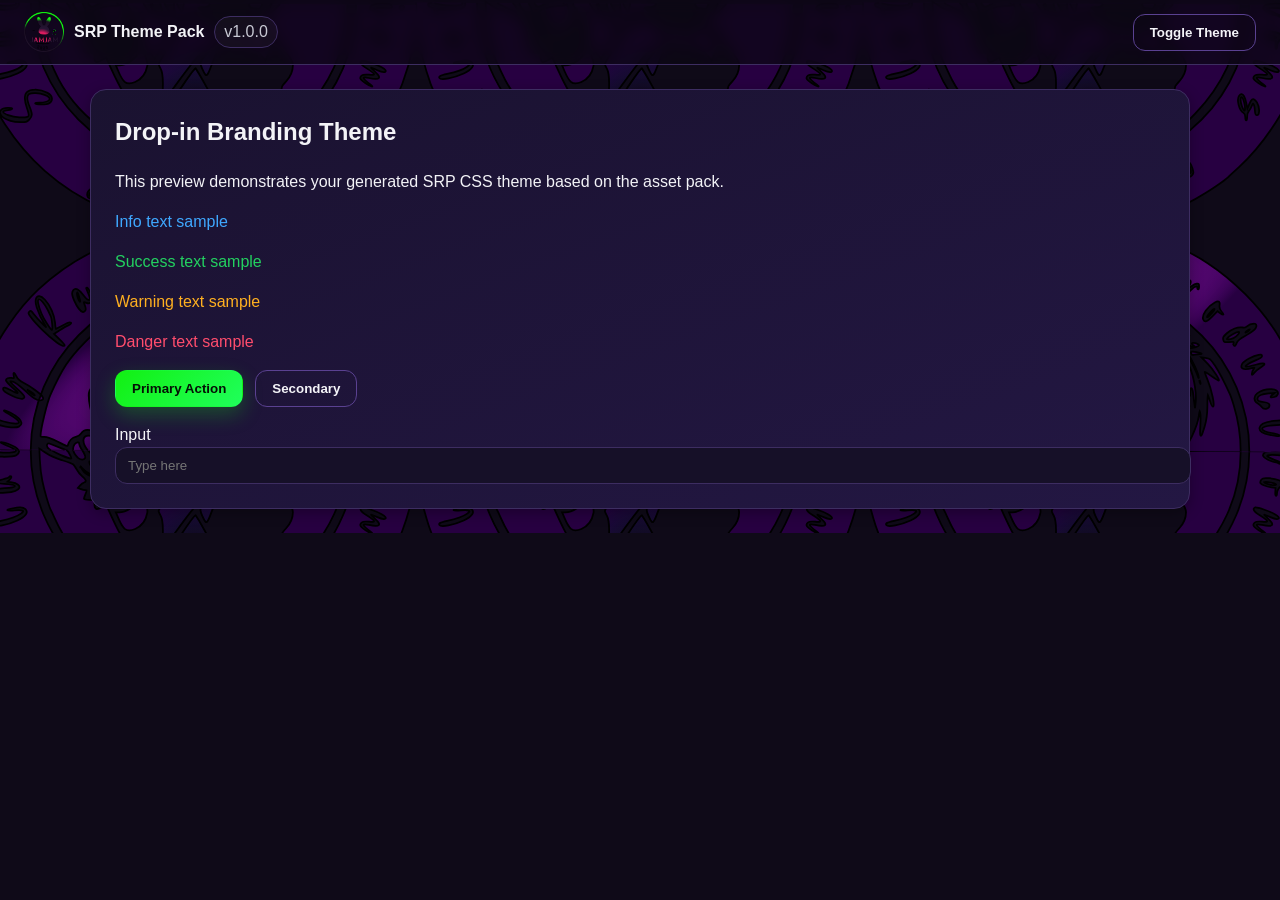
==== srp-css-theme-pack/index.html @ 11937e7b "feat: fix amplification mapping and dB UI updates, remove hardcoded IP - Fix updateUiState() to refr" ====
<!doctype html>
<html lang="en" data-theme="srp-dark">
  <head>
    <meta charset="utf-8" />
    <meta name="viewport" content="width=device-width,initial-scale=1" />
    <title>SRP Theme Pack Preview</title>
    <link rel="stylesheet" href="./css/srp-theme.css" />
  </head>
  <body class="srp-background">
    <header class="srp-topbar">
      <div class="srp-brand">
        <img class="srp-brand-logo" src="./assets/logo-primary.svg" alt="SRP logo" />
        <p class="srp-brand-title">SRP Theme Pack</p>
        <span class="srp-badge">v1.0.0</span>
      </div>
      <button class="srp-btn srp-btn-secondary" id="toggle-theme">Toggle Theme</button>
    </header>

    <main class="srp-container">
      <section class="srp-card">
        <h1 style="margin-top:0">Drop-in Branding Theme</h1>
        <p>
          This preview demonstrates your generated SRP CSS theme based on the asset pack.
        </p>
        <p class="srp-status-info">Info text sample</p>
        <p class="srp-status-success">Success text sample</p>
        <p class="srp-status-warning">Warning text sample</p>
        <p class="srp-status-danger">Danger text sample</p>

        <div style="display:flex; gap:0.75rem; flex-wrap:wrap; margin:1rem 0;">
          <button class="srp-btn srp-btn-primary">Primary Action</button>
          <button class="srp-btn srp-btn-secondary">Secondary</button>
        </div>

        <label for="demo-input">Input</label>
        <input id="demo-input" class="srp-input" placeholder="Type here" />
      </section>
    </main>

    <script src="./js/srp-theme.js"></script>
    <script>
      SRPTheme.initTheme("srp-dark");
      document.getElementById("toggle-theme").addEventListener("click", () => {
        const mode = SRPTheme.toggleTheme();
        console.debug("[SRP_THEME_PREVIEW] toggled to", mode);
      });
    </script>
  </body>
</html>
---- srp-css-theme-pack/css/srp-theme.css ----
/*
  SRP Theme Pack
  Version: 1.0.0
  Notes:
  - Drop-in CSS variables + component styles
  - Designed from provided SRP brand assets (green accent + dark purple base)
  - Debug-friendly: obvious variable names and comments
*/

:root,
[data-theme="srp-dark"] {
  /* Core palette */
  --srp-bg: #0f0a18;
  --srp-bg-elev-1: #161028;
  --srp-bg-elev-2: #21163a;
  --srp-surface: #1a1230;
  --srp-surface-2: #231743;

  --srp-text: #f3f3f7;
  --srp-text-muted: #c8c9d4;
  --srp-text-subtle: #9698ab;

  --srp-primary: #12f012;
  --srp-primary-strong: #1fff5b;
  --srp-primary-soft: #7bff9a;
  --srp-primary-contrast: #041105;

  --srp-secondary: #7a2fff;
  --srp-accent: #00d1ff;

  --srp-border: #3d2d61;
  --srp-border-strong: #5a4191;

  --srp-success: #23d160;
  --srp-warning: #ffb020;
  --srp-danger: #ff4d6d;
  --srp-info: #3fa8ff;

  /* Motion + spacing + shape */
  --srp-radius-sm: 8px;
  --srp-radius-md: 12px;
  --srp-radius-lg: 16px;
  --srp-radius-xl: 24px;

  --srp-space-1: 0.25rem;
  --srp-space-2: 0.5rem;
  --srp-space-3: 0.75rem;
  --srp-space-4: 1rem;
  --srp-space-5: 1.5rem;
  --srp-space-6: 2rem;

  --srp-shadow-1: 0 4px 14px rgba(0, 0, 0, 0.30);
  --srp-shadow-2: 0 10px 28px rgba(0, 0, 0, 0.40);

  --srp-transition-fast: 150ms ease;
  --srp-transition-base: 250ms ease;

  /* Optional background images */
  --srp-bg-image: url("../assets/background.svg");
  --srp-overlay-image: url("../assets/overlay.png");
}

/* Optional light flavor while preserving brand identity */
[data-theme="srp-light"] {
  --srp-bg: #f5f6fb;
  --srp-bg-elev-1: #ffffff;
  --srp-bg-elev-2: #f0ecff;
  --srp-surface: #ffffff;
  --srp-surface-2: #f5f0ff;

  --srp-text: #1a1030;
  --srp-text-muted: #4c4567;
  --srp-text-subtle: #6c6692;

  --srp-primary: #0ecf4d;
  --srp-primary-strong: #0aba42;
  --srp-primary-soft: #7cf2a4;
  --srp-primary-contrast: #ffffff;

  --srp-secondary: #6a3be6;
  --srp-accent: #0f8edb;

  --srp-border: #dbd5f0;
  --srp-border-strong: #bcb0e0;

  --srp-shadow-1: 0 4px 14px rgba(32, 20, 60, 0.10);
  --srp-shadow-2: 0 10px 28px rgba(32, 20, 60, 0.18);
}

/* Global base */
html,
body {
  margin: 0;
  padding: 0;
  background: var(--srp-bg);
  color: var(--srp-text);
  font-family: Inter, "Segoe UI", Roboto, Helvetica, Arial, sans-serif;
  line-height: 1.5;
}

body.srp-background {
  background-image: var(--srp-bg-image);
  background-size: cover;
  background-position: center;
  background-attachment: fixed;
}

a {
  color: var(--srp-accent);
  text-decoration: none;
}
a:hover {
  text-decoration: underline;
}

/* Reusable layout container */
.srp-container {
  width: min(1100px, 92vw);
  margin-inline: auto;
  padding: var(--srp-space-5);
}

/* Cards */
.srp-card {
  background: linear-gradient(160deg, var(--srp-surface), var(--srp-surface-2));
  border: 1px solid var(--srp-border);
  border-radius: var(--srp-radius-lg);
  box-shadow: var(--srp-shadow-1);
  padding: var(--srp-space-5);
}

/* Buttons */
.srp-btn {
  appearance: none;
  border: 1px solid transparent;
  border-radius: var(--srp-radius-md);
  padding: 0.625rem 1rem;
  font-weight: 600;
  cursor: pointer;
  transition: transform var(--srp-transition-fast), box-shadow var(--srp-transition-fast), background var(--srp-transition-base);
}

.srp-btn:active {
  transform: translateY(1px);
}

.srp-btn-primary {
  background: linear-gradient(135deg, var(--srp-primary), var(--srp-primary-strong));
  color: var(--srp-primary-contrast);
  box-shadow: 0 8px 20px rgba(18, 240, 18, 0.25);
}

.srp-btn-primary:hover {
  filter: brightness(1.05);
}

.srp-btn-secondary {
  background: transparent;
  border-color: var(--srp-border-strong);
  color: var(--srp-text);
}

.srp-btn-secondary:hover {
  background: rgba(122, 47, 255, 0.12);
}

/* Forms */
.srp-input,
.srp-select,
.srp-textarea {
  width: 100%;
  border: 1px solid var(--srp-border);
  border-radius: var(--srp-radius-md);
  background: var(--srp-bg-elev-1);
  color: var(--srp-text);
  padding: 0.625rem 0.75rem;
  outline: none;
  transition: border-color var(--srp-transition-fast), box-shadow var(--srp-transition-fast);
}

.srp-input:focus,
.srp-select:focus,
.srp-textarea:focus {
  border-color: var(--srp-primary);
  box-shadow: 0 0 0 3px rgba(18, 240, 18, 0.20);
}

/* Topbar / branding */
.srp-topbar {
  display: flex;
  align-items: center;
  justify-content: space-between;
  gap: var(--srp-space-4);
  padding: var(--srp-space-3) var(--srp-space-5);
  border-bottom: 1px solid var(--srp-border);
  background: rgba(12, 8, 20, 0.72);
  backdrop-filter: blur(8px);
}

.srp-brand {
  display: inline-flex;
  align-items: center;
  gap: 0.625rem;
}

.srp-brand-logo {
  width: 40px;
  height: 40px;
  object-fit: contain;
}

.srp-brand-title {
  margin: 0;
  font-size: 1rem;
  font-weight: 700;
}

/* Utility badges */
.srp-badge {
  display: inline-flex;
  align-items: center;
  border: 1px solid var(--srp-border);
  border-radius: 999px;
  padding: 0.2rem 0.55rem;
  color: var(--srp-text-muted);
  background: rgba(255, 255, 255, 0.03);
}

/* Status helpers */
.srp-status-success { color: var(--srp-success); }
.srp-status-warning { color: var(--srp-warning); }
.srp-status-danger  { color: var(--srp-danger); }
.srp-status-info    { color: var(--srp-info); }

/* Debug helper class (safe to remove) */
.srp-debug-outline * {
  outline: 1px dashed rgba(63, 168, 255, 0.35);
  outline-offset: 2px;
}
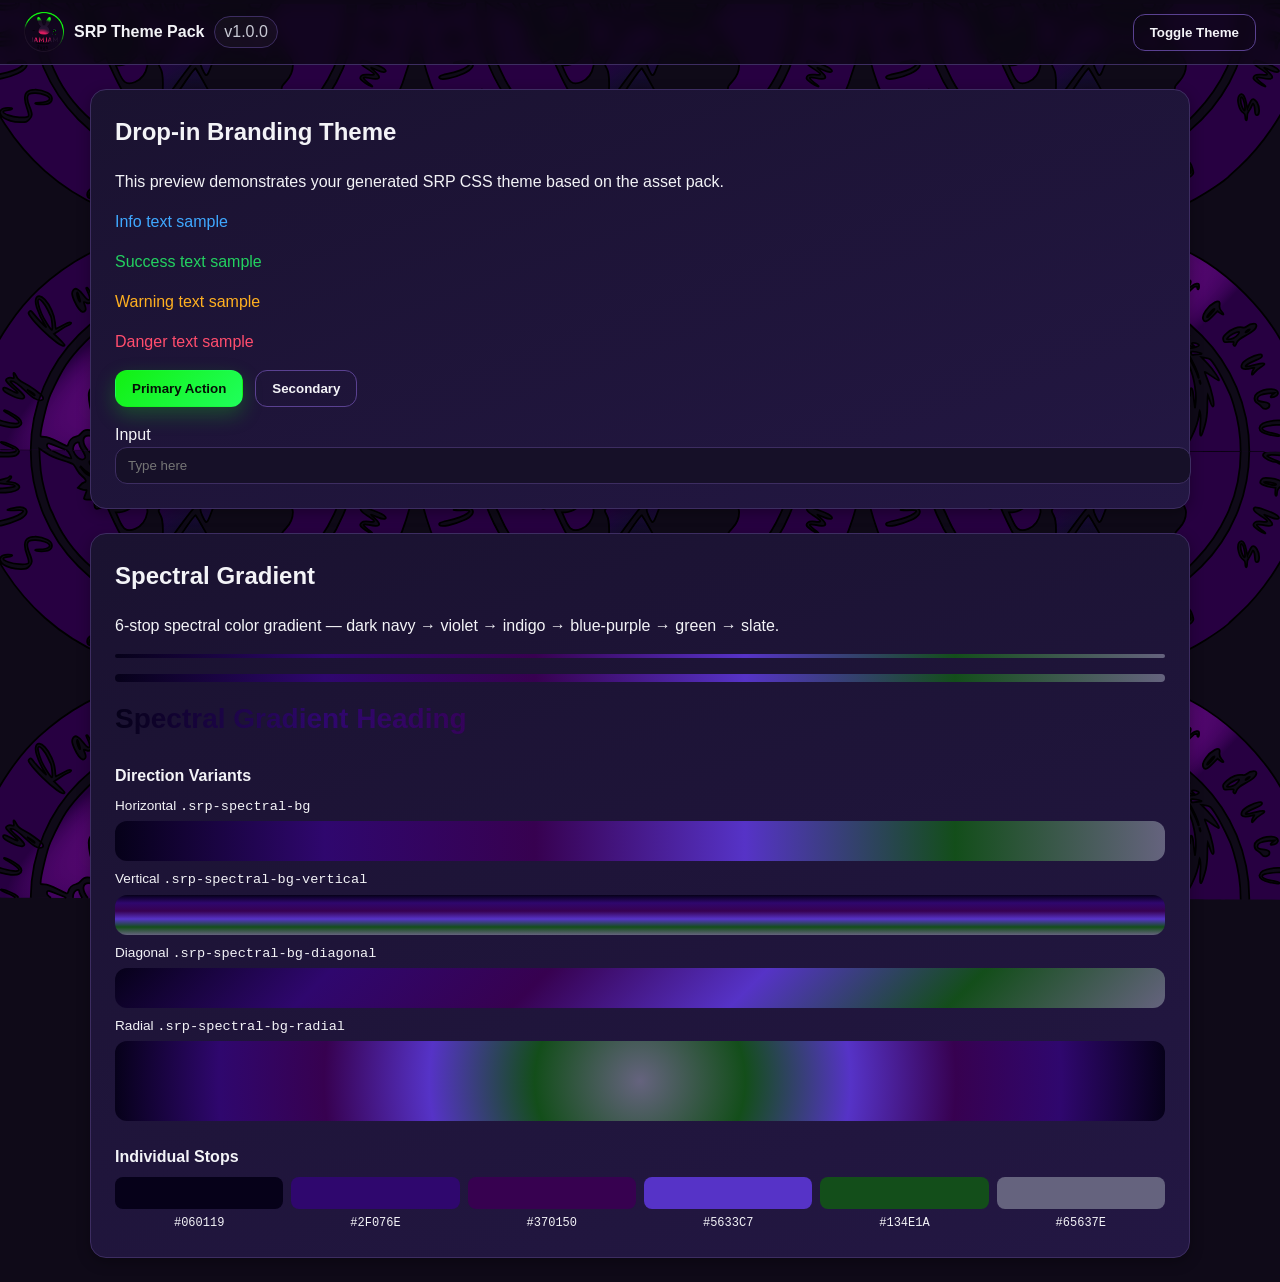
==== commit b435e7d0: "AMP: audio pipeline, filters, tools, theme pack, web UI - Android: low-latency audio pipeline (readB" ====
--- a/srp-css-theme-pack/index.html
+++ b/srp-css-theme-pack/index.html
@@ -17,6 +17,7 @@
     </header>
 
     <main class="srp-container">
+      <!-- Existing theme demo -->
       <section class="srp-card">
         <h1 style="margin-top:0">Drop-in Branding Theme</h1>
         <p>
@@ -35,6 +36,77 @@
         <label for="demo-input">Input</label>
         <input id="demo-input" class="srp-input" placeholder="Type here" />
       </section>
+
+      <!-- Spectral Gradient Demo -->
+      <section class="srp-card" style="margin-top: 1.5rem;">
+        <h2 style="margin-top:0">Spectral Gradient</h2>
+        <p class="srp-text-muted">
+          6-stop spectral color gradient — dark navy → violet → indigo → blue-purple → green → slate.
+        </p>
+
+        <!-- Full-width bar -->
+        <div class="srp-spectral-bar" style="margin: 1rem 0;"></div>
+
+        <!-- Banner strip -->
+        <div class="srp-spectral-banner" style="margin: 1rem 0;"></div>
+
+        <!-- Gradient text -->
+        <h3 class="srp-spectral-text" style="font-size: 1.75rem; margin: 1rem 0;">
+          Spectral Gradient Heading
+        </h3>
+
+        <!-- Direction variants -->
+        <h4 style="margin: 1.5rem 0 0.5rem;">Direction Variants</h4>
+
+        <div style="margin: 0.5rem 0;">
+          <p class="srp-text-muted" style="margin: 0 0 0.25rem; font-size: 0.85rem;">Horizontal <code>.srp-spectral-bg</code></p>
+          <div class="srp-spectral-bg" style="height: 40px; border-radius: var(--srp-radius-md);"></div>
+        </div>
+
+        <div style="margin: 0.5rem 0;">
+          <p class="srp-text-muted" style="margin: 0 0 0.25rem; font-size: 0.85rem;">Vertical <code>.srp-spectral-bg-vertical</code></p>
+          <div class="srp-spectral-bg-vertical" style="height: 40px; border-radius: var(--srp-radius-md);"></div>
+        </div>
+
+        <div style="margin: 0.5rem 0;">
+          <p class="srp-text-muted" style="margin: 0 0 0.25rem; font-size: 0.85rem;">Diagonal <code>.srp-spectral-bg-diagonal</code></p>
+          <div class="srp-spectral-bg-diagonal" style="height: 40px; border-radius: var(--srp-radius-md);"></div>
+        </div>
+
+        <div style="margin: 0.5rem 0;">
+          <p class="srp-text-muted" style="margin: 0 0 0.25rem; font-size: 0.85rem;">Radial <code>.srp-spectral-bg-radial</code></p>
+          <div class="srp-spectral-bg-radial" style="height: 80px; border-radius: var(--srp-radius-md);"></div>
+        </div>
+
+        <!-- Individual stops -->
+        <h4 style="margin: 1.5rem 0 0.5rem;">Individual Stops</h4>
+        <div style="display: flex; gap: 0.5rem; flex-wrap: wrap;">
+          <div style="flex: 1; min-width: 80px; text-align: center;">
+            <div class="bg-spectral-stop-0" style="height: 32px; border-radius: var(--srp-radius-sm);"></div>
+            <code style="font-size: 0.75rem;">#060119</code>
+          </div>
+          <div style="flex: 1; min-width: 80px; text-align: center;">
+            <div class="bg-spectral-stop-1" style="height: 32px; border-radius: var(--srp-radius-sm);"></div>
+            <code style="font-size: 0.75rem;">#2F076E</code>
+          </div>
+          <div style="flex: 1; min-width: 80px; text-align: center;">
+            <div class="bg-spectral-stop-2" style="height: 32px; border-radius: var(--srp-radius-sm);"></div>
+            <code style="font-size: 0.75rem;">#370150</code>
+          </div>
+          <div style="flex: 1; min-width: 80px; text-align: center;">
+            <div class="bg-spectral-stop-3" style="height: 32px; border-radius: var(--srp-radius-sm);"></div>
+            <code style="font-size: 0.75rem;">#5633C7</code>
+          </div>
+          <div style="flex: 1; min-width: 80px; text-align: center;">
+            <div class="bg-spectral-stop-4" style="height: 32px; border-radius: var(--srp-radius-sm);"></div>
+            <code style="font-size: 0.75rem;">#134E1A</code>
+          </div>
+          <div style="flex: 1; min-width: 80px; text-align: center;">
+            <div class="bg-spectral-stop-5" style="height: 32px; border-radius: var(--srp-radius-sm);"></div>
+            <code style="font-size: 0.75rem;">#65637E</code>
+          </div>
+        </div>
+      </section>
     </main>
 
     <script src="./js/srp-theme.js"></script>
--- a/srp-css-theme-pack/css/srp-theme.css
+++ b/srp-css-theme-pack/css/srp-theme.css
@@ -237,3 +237,133 @@
   outline: 1px dashed rgba(63, 168, 255, 0.35);
   outline-offset: 2px;
 }
+
+/* ============================================================
+   Spectral Gradient
+   6-stop gradient: dark navy → violet → indigo → blue-purple → green → slate
+   ============================================================ */
+
+/* CSS custom properties for the spectral stops */
+:root,
+[data-theme="srp-dark"] {
+  --srp-spectral-0: #060119;
+  --srp-spectral-1: #2F076E;
+  --srp-spectral-2: #370150;
+  --srp-spectral-3: #5633C7;
+  --srp-spectral-4: #134E1A;
+  --srp-spectral-5: #65637E;
+}
+
+/* Full gradient background utility */
+.srp-spectral-bg {
+  background: linear-gradient(
+    90deg,
+    var(--srp-spectral-0) 0%,
+    var(--srp-spectral-1) 20%,
+    var(--srp-spectral-2) 40%,
+    var(--srp-spectral-3) 60%,
+    var(--srp-spectral-4) 80%,
+    var(--srp-spectral-5) 100%
+  );
+}
+
+/* Gradient as a thin accent bar */
+.srp-spectral-bar {
+  height: 4px;
+  background: linear-gradient(
+    90deg,
+    var(--srp-spectral-0) 0%,
+    var(--srp-spectral-1) 20%,
+    var(--srp-spectral-2) 40%,
+    var(--srp-spectral-3) 60%,
+    var(--srp-spectral-4) 80%,
+    var(--srp-spectral-5) 100%
+  );
+  border-radius: var(--srp-radius-sm);
+}
+
+/* Gradient as a thick banner strip */
+.srp-spectral-banner {
+  height: 8px;
+  background: linear-gradient(
+    90deg,
+    var(--srp-spectral-0) 0%,
+    var(--srp-spectral-1) 20%,
+    var(--srp-spectral-2) 40%,
+    var(--srp-spectral-3) 60%,
+    var(--srp-spectral-4) 80%,
+    var(--srp-spectral-5) 100%
+  );
+  border-radius: var(--srp-radius-md);
+}
+
+/* Gradient text (for headings) */
+.srp-spectral-text {
+  background: linear-gradient(
+    90deg,
+    var(--srp-spectral-0) 0%,
+    var(--srp-spectral-1) 20%,
+    var(--srp-spectral-2) 40%,
+    var(--srp-spectral-3) 60%,
+    var(--srp-spectral-4) 80%,
+    var(--srp-spectral-5) 100%
+  );
+  -webkit-background-clip: text;
+  background-clip: text;
+  -webkit-text-fill-color: transparent;
+  color: transparent;
+}
+
+/* Vertical gradient variant */
+.srp-spectral-bg-vertical {
+  background: linear-gradient(
+    180deg,
+    var(--srp-spectral-0) 0%,
+    var(--srp-spectral-1) 20%,
+    var(--srp-spectral-2) 40%,
+    var(--srp-spectral-3) 60%,
+    var(--srp-spectral-4) 80%,
+    var(--srp-spectral-5) 100%
+  );
+}
+
+/* Diagonal gradient variant */
+.srp-spectral-bg-diagonal {
+  background: linear-gradient(
+    135deg,
+    var(--srp-spectral-0) 0%,
+    var(--srp-spectral-1) 20%,
+    var(--srp-spectral-2) 40%,
+    var(--srp-spectral-3) 60%,
+    var(--srp-spectral-4) 80%,
+    var(--srp-spectral-5) 100%
+  );
+}
+
+/* Radial gradient variant */
+.srp-spectral-bg-radial {
+  background: radial-gradient(
+    circle at center,
+    var(--srp-spectral-5) 0%,
+    var(--srp-spectral-4) 20%,
+    var(--srp-spectral-3) 40%,
+    var(--srp-spectral-2) 60%,
+    var(--srp-spectral-1) 80%,
+    var(--srp-spectral-0) 100%
+  );
+}
+
+/* Individual stop utilities for custom compositions */
+.spectral-stop-0 { color: var(--srp-spectral-0); }
+.spectral-stop-1 { color: var(--srp-spectral-1); }
+.spectral-stop-2 { color: var(--srp-spectral-2); }
+.spectral-stop-3 { color: var(--srp-spectral-3); }
+.spectral-stop-4 { color: var(--srp-spectral-4); }
+.spectral-stop-5 { color: var(--srp-spectral-5); }
+
+.bg-spectral-stop-0 { background-color: var(--srp-spectral-0); }
+.bg-spectral-stop-1 { background-color: var(--srp-spectral-1); }
+.bg-spectral-stop-2 { background-color: var(--srp-spectral-2); }
+.bg-spectral-stop-3 { background-color: var(--srp-spectral-3); }
+.bg-spectral-stop-4 { background-color: var(--srp-spectral-4); }
+.bg-spectral-stop-5 { background-color: var(--srp-spectral-5); }
